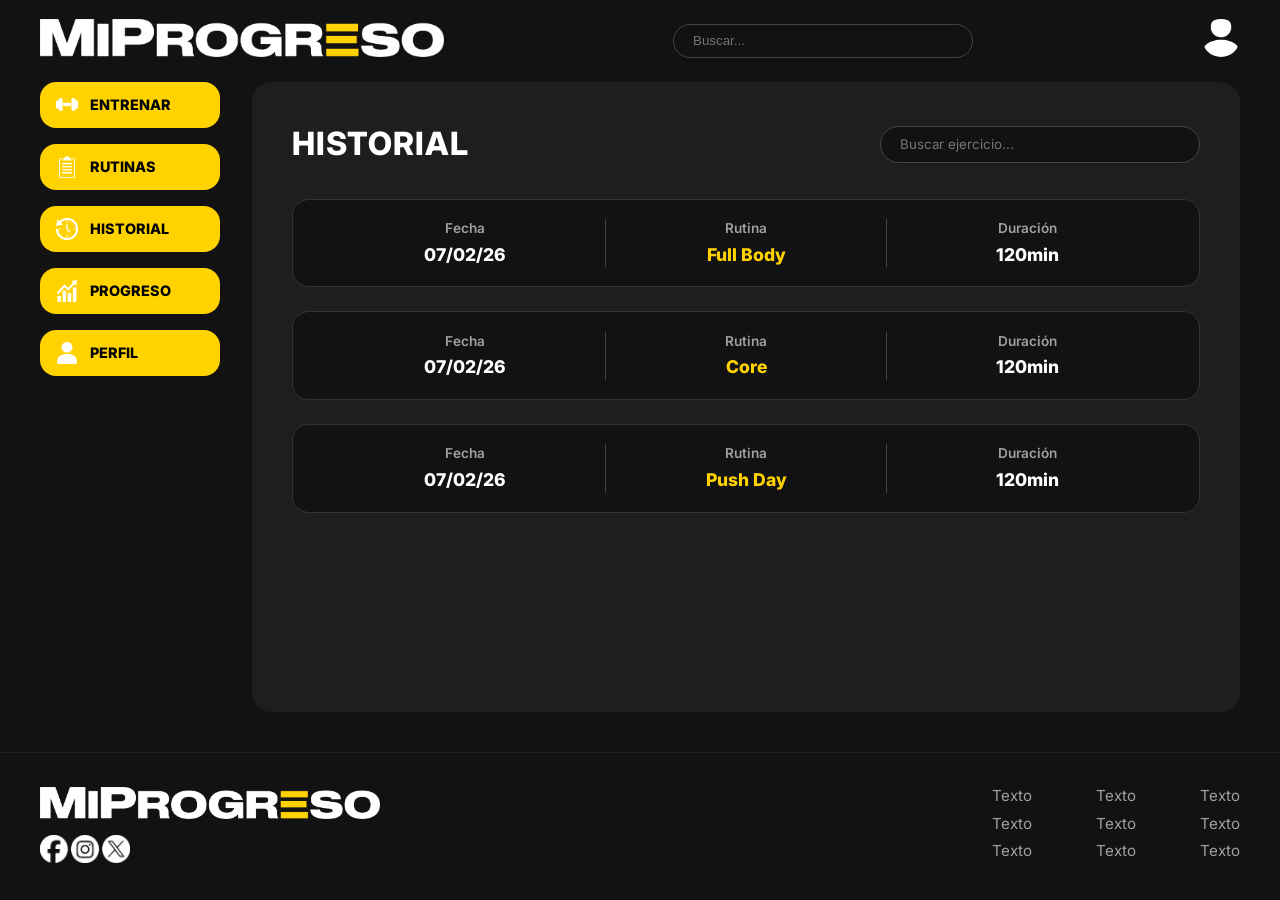
==== pages/historial.html @ eac84a48 "Guardando cambios locales" ====
<!DOCTYPE html>
<html lang="es">
<head>
    <meta charset="UTF-8">
    <meta name="viewport" content="width=device-width, initial-scale=1.0">
    <meta name="description" content="Historial de entrenamientos - MiProgreso">
    <meta name="author" content="Carlos López, Matías Mite, Rafael Chiriboga">
    <title>MiProgreso | Historial</title>
    
    <link rel="preconnect" href="https://fonts.googleapis.com">
    <link rel="preconnect" href="https://fonts.gstatic.com" crossorigin>
    <link href="https://fonts.googleapis.com/css2?family=Inter:wght@400;600;700;800&display=swap" rel="stylesheet">
    
    <link rel="stylesheet" href="../css/styles.css">
</head>
<body>

    <header class="main-header">
        <div class="logo">
            <a href="../index.html">
                <img src="../img/LOGO.png" alt="Logotipo oficial de MiProgreso">
            </a>
        </div>
        
        <div class="search-box">
            <label for="input-buscar" class="sr-only">Buscar</label>
            <input type="search" id="input-buscar" name="busqueda" class="form-input" placeholder="Buscar...">
        </div>

        <div class="user-profile">
            <a href="../pages/perfil.html" aria-label="Menú de usuario">
                <img src="../img/perfil.png" alt="Icono de perfil de usuario">
            </a>
        </div>
    </header>

    <div class="app-container">
        
        <nav class="main-nav">
            <ul>
                <li>
                    <a href="../index.html" class="nav-btn">
                        <img src="../img/mancuerna.png" alt="" class="nav-icon">
                        <span>ENTRENAR</span>
                    </a>
                </li>
                <li>
                    <a href="../pages/rutinas.html" class="nav-btn">
                        <img src="../img/registro.png" alt="" class="nav-icon">
                        <span>RUTINAS</span>
                    </a>
                </li>
                <li>
                    <a href="../pages/historial.html" class="nav-btn active">
                        <img src="../img/historial.png" alt="" class="nav-icon">
                        <span>HISTORIAL</span>
                    </a>
                </li>
                <li>
                    <a href="../pages/progreso.html" class="nav-btn">
                        <img src="../img/progreso.png" alt="" class="nav-icon">
                        <span>PROGRESO</span>
                    </a>
                </li>
                <li>
                    <a href="../pages/perfil.html" class="nav-btn">
                        <img src="../img/perfil.png" alt="" class="nav-icon">
                        <span>PERFIL</span>
                    </a>
                </li>
            </ul>
        </nav>

        <main class="main-content">
            <section aria-labelledby="titulo-historial">
                <div class="content-header">
                    <h1 id="titulo-historial">HISTORIAL</h1>
                    
                    <div class="search-ejercicio">
                        <label for="buscar-ejercicio" class="sr-only">Buscar ejercicio</label>
                        <input type="search" id="buscar-ejercicio" placeholder="Buscar ejercicio...">
                    </div>
                </div>

                <div class="cards-container">
                    <article class="tarjeta-historial">
                        <div class="columna-dato">
                            <span>Fecha</span>
                            <span>07/02/26</span>
                        </div>
                        <div class="columna-dato">
                            <span>Rutina</span>
                            <span class="highlight">Full Body</span>
                        </div>
                        <div class="columna-dato">
                            <span>Duración</span>
                            <span>120min</span>
                        </div>
                    </article>
                    
                    <article class="tarjeta-historial">
                        <div class="columna-dato">
                            <span>Fecha</span>
                            <span>07/02/26</span>
                        </div>
                        <div class="columna-dato">
                            <span>Rutina</span>
                            <span class="highlight">Core</span>
                        </div>
                        <div class="columna-dato">
                            <span>Duración</span>
                            <span>120min</span>
                        </div>
                    </article>

                    <article class="tarjeta-historial">
                        <div class="columna-dato">
                            <span>Fecha</span>
                            <span>07/02/26</span>
                        </div>
                        <div class="columna-dato">
                            <span>Rutina</span>
                            <span class="highlight">Push Day</span>
                        </div>
                        <div class="columna-dato">
                            <span>Duración</span>
                            <span>120min</span>
                        </div>
                    </article>
                </div>
            </section>
        </main>
    </div>

    <footer>
        <div class="footer-brand">
            <img src="../img/LOGO.png" alt="Logotipo MiProgreso">
            <div class="social-links">
                <a href="https://facebook.com" target="_blank" rel="noopener noreferrer" aria-label="Redes Sociales">
                    <img src="../img/redes.png" alt="Redes Sociales">
                </a>
            </div>
        </div>

        <div class="footer-columns">
            <article class="columna-texto">
                <p>Texto</p>
                <p>Texto</p>
                <p>Texto</p>
            </article>
            <article class="columna-texto">
                <p>Texto</p>
                <p>Texto</p>
                <p>Texto</p>
            </article>
            <article class="columna-texto">
                <p>Texto</p>
                <p>Texto</p>
                <p>Texto</p>
            </article>
        </div>
    </footer>

</body>
</html>
---- css/styles.css ----
/* ==========================================================================
   1. VARIABLES
   ========================================================================== */
:root {
  --color-primary: #FFD200;
  --color-secondary: #1E1E1E;
  --color-tertiary: #121212;
  --color-text-1: #000000;
  --color-text-2: #FFFFFF;
  --color-text-3: #A0A0A0;
  --font-family: 'Inter', system-ui, -apple-system, sans-serif;
  --radius-sm: 8px;
  --radius-md: 16px;
  --radius-lg: 20px;
}

/* ==========================================================================
   2. ESTILOS GENERALES
   ========================================================================== */
* {
  box-sizing: border-box;
  margin: 0;
  padding: 0;
}

body {
  font-family: var(--font-family);
  background-color: var(--color-tertiary);
  color: var(--color-text-2);
  line-height: 1.4;
  min-height: 100vh;
  display: flex;
  flex-direction: column;
}

.sr-only {
  position: absolute;
  width: 1px;
  height: 1px;
  padding: 0;
  margin: -1px;
  overflow: hidden;
  clip: rect(0, 0, 0, 0);
  border: 0;
}

/* ==========================================================================
   3. NAVEGACIÓN
   ========================================================================== */
.main-header {
  background-color: var(--color-tertiary);
  padding: 1.2rem 2.5rem;
  display: flex;
  justify-content: space-between;
  align-items: center;
}

.main-nav {
  width: 180px;
  flex-shrink: 0;
}

.main-nav ul {
  list-style: none;
  display: flex;
  flex-direction: column;
  gap: 1rem;
}

.nav-btn {
  display: flex;
  align-items: center;
  gap: 0.75rem;
  width: 100%;
  padding: 0.75rem 1rem;
  background-color: var(--color-primary);
  color: var(--color-text-1);
  border: none;
  border-radius: var(--radius-md);
  font-weight: 800;
  text-decoration: none;
  font-size: 0.9rem;
}

.nav-icon {
  width: 22px;
  height: 22px;
  object-fit: contain;
}

/* ==========================================================================
   4. BOTONES & FORMULARIOS
   ========================================================================== */
.search-box input {
  background-color: var(--color-tertiary);
  border: 1px solid #444;
  color: var(--color-text-2);
  padding: 0.55rem 1.2rem;
  border-radius: 50px;
  width: 300px;
  outline: none;
}

/* ==========================================================================
   5. TARJETAS
   ========================================================================== */
.tarjetas-dashboard {
  display: grid;
  grid-template-columns: repeat(3, 1fr);
  gap: 2rem;
}

.tarjeta {
  border-radius: var(--radius-md);
  background-color: var(--color-secondary);
  border: 1.5px solid var(--color-primary);
  text-align: center;
  padding: 2.5rem 1.5rem;
}

.tarjeta a {
  text-decoration: none;
  color: var(--color-text-2);
  display: flex;
  flex-direction: column;
  align-items: center;
  gap: 1.2rem;
}

.tarjeta h3 {
  font-size: 1.4rem;
  font-weight: 800;
  letter-spacing: 0.5px;
}

.tarjeta img {
  width: 70px;
  height: 70px;
  object-fit: contain;
}

.tarjeta-activa {
  background-color: var(--color-primary);
}

.tarjeta-activa a {
  color: var(--color-text-1);
}

/* ==========================================================================
   6. ESTILOS ESPECÍFICOS (Dashboard, Footer, etc.)
   ========================================================================== */
.logo img {
  height: 38px;
  width: auto;
}

.user-profile img {
  width: 38px;
  height: 38px;
  border-radius: 50%;
  cursor: pointer;
  object-fit: cover;
}

.app-container {
  display: flex;
  gap: 2rem;
  padding: 0 2.5rem 2.5rem 2.5rem;
  flex: 1;
}

.main-content {
  flex: 1;
  background-color: var(--color-secondary);
  border-radius: var(--radius-lg);
  padding: 2.5rem;
  display: flex;
  flex-direction: column;
  gap: 2.5rem;
}

.banner-bienvenida {
  background: linear-gradient(90deg, #424242 0%, #2b2b2b 100%);
  border-radius: var(--radius-md);
  padding: 2rem 3rem;
  display: flex;
  justify-content: space-between;
  align-items: center;
  border: 1px solid #444;
  overflow: hidden;
}

.banner-texto h2 {
  font-size: 2.2rem;
  font-weight: 800;
  text-align: center;
}

.banner-texto .highlight {
  color: var(--color-primary);
}

.banner-texto p {
  font-size: 1.8rem;
  font-weight: 700;
  margin-top: 0.3rem;
  text-align: center;
}

.banner-imagen img {
  height: 150px;
  width: auto;
  object-fit: contain;
}

footer {
  background-color: var(--color-tertiary);
  border-top: 1px solid #222;
  padding: 2rem 2.5rem;
  display: flex;
  justify-content: space-between;
  align-items: flex-end;
}

.footer-brand {
  display: flex;
  flex-direction: column;
  gap: 1rem;
}

.footer-brand img {
  height: 32px;
  width: auto;
}

.social-links img {
  height: 28px;
  width: auto;
}

.footer-columns {
  display: flex;
  gap: 4rem;
}

.columna-texto p {
  color: var(--color-text-3);
  font-size: 0.95rem;
  margin-bottom: 0.4rem;
}

/* ==========================================================================
   ESTILOS ESPECÍFICOS: HISTORIAL
   ========================================================================== */

/* Cabecera del contenido con título y buscador alineados */
.content-header {
  display: flex;
  justify-content: space-between;
  align-items: center;
  margin-bottom: 2rem;
  flex-wrap: wrap;
  gap: 1rem;
}

.content-header h1 {
  font-size: 2rem;
  font-weight: 800;
  letter-spacing: 1px;
}

.search-ejercicio {
  width: 100%;
  max-width: 320px;
}

.search-ejercicio input {
  width: 100%;
  background-color: var(--color-tertiary);
  border: 1px solid #444;
  color: var(--color-text-2);
  padding: 0.6rem 1.2rem;
  border-radius: 50px;
  outline: none;
  font-family: var(--font-family);
}

/* Contenedor y diseño de las tarjetas de historial */
.cards-container {
  display: flex;
  flex-direction: column;
  gap: 1.5rem;
}

.tarjeta-historial {
  background-color: var(--color-tertiary);
  border: 1px solid #333;
  border-radius: var(--radius-md);
  padding: 1.2rem 2rem;
  display: flex;
  justify-content: space-around;
  align-items: center;
  text-align: center;
}

.tarjeta-historial .columna-dato {
  display: flex;
  flex-direction: column;
  gap: 0.3rem;
  flex: 1;
}

.tarjeta-historial .columna-dato:not(:last-child) {
  border-right: 1px solid #444;
}

.tarjeta-historial span:first-child {
  font-size: 0.85rem;
  color: var(--color-text-3);
  font-weight: 600;
}

.tarjeta-historial span:last-child {
  font-size: 1.1rem;
  font-weight: 800;
}

.tarjeta-historial .highlight {
  color: var(--color-primary);
}

/* ==========================================================================
   MEDIA QUERY: RESPONSIVE PARA MÓVILES (Pantallas menores a 768px)
   ========================================================================== */
@media screen and (max-width: 768px) {
  /* Ocultar el menú lateral de escritorio en móvil */
  .main-nav {
    display: none;
  }

  /* Ajustar el contenedor general a una sola columna */
  .app-container {
    flex-direction: column;
    padding: 1rem;
    gap: 1rem;
  }

  /* El contenido principal ocupa todo el ancho */
  .main-content {
    padding: 1.5rem 1rem;
  }

  /* Apilar el título y la barra de búsqueda en pantallas pequeñas */
  .content-header {
    flex-direction: column;
    align-items: stretch;
    gap: 1rem;
  }

  .search-ejercicio {
    max-width: 100%;
  }

  /* Reducir padding de las tarjetas en móviles para que no desborden */
  .tarjeta-historial {
    padding: 1rem;
  }

  /* Ajustar el footer para que se apile de forma vertical */
  footer {
    flex-direction: column;
    align-items: center;
    text-align: center;
    gap: 2rem;
    padding: 2rem 1rem;
  }

  .footer-columns {
    flex-direction: column;
    gap: 1.5rem;
  }
}
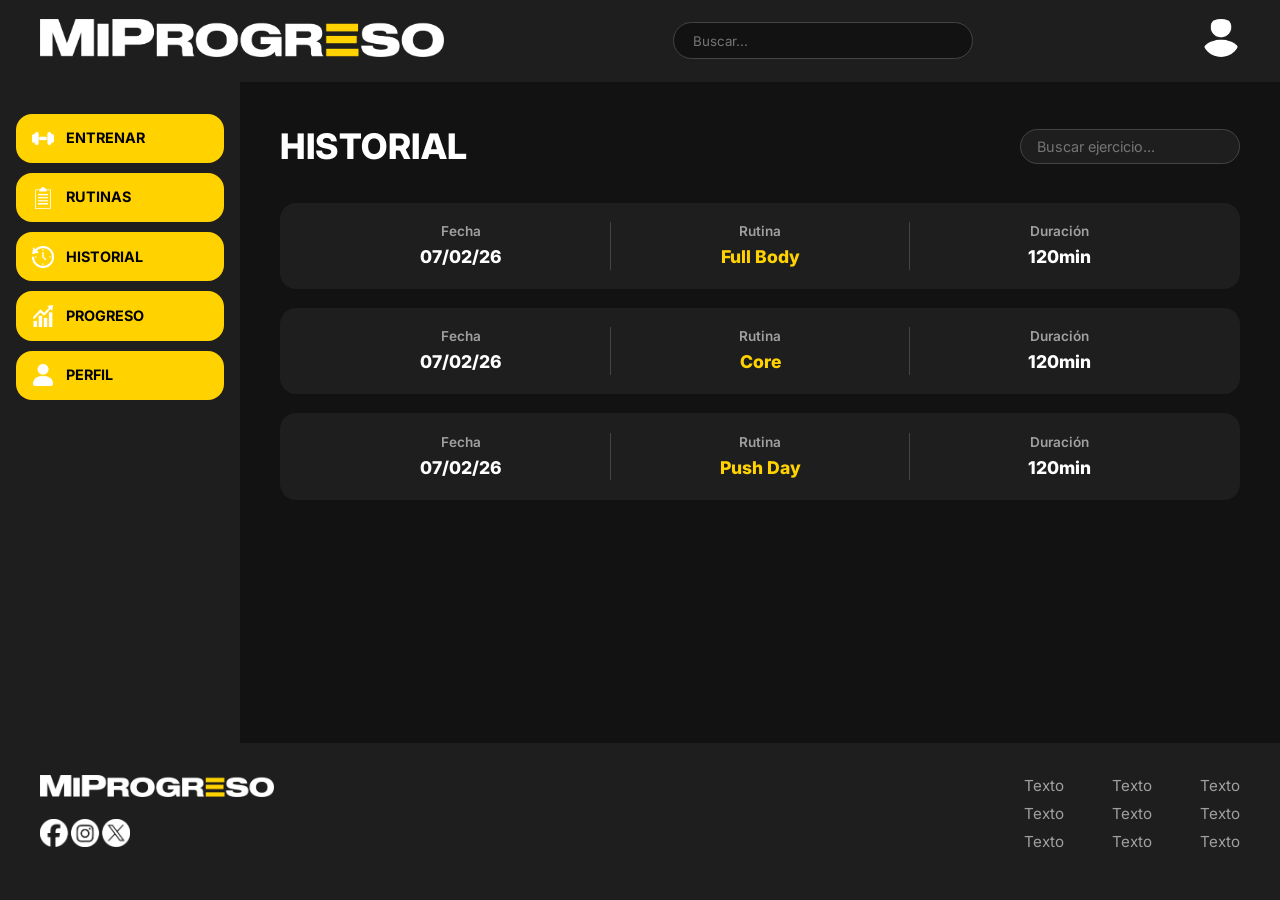
==== commit ea845ed3: "responsive (#21)" ====
--- a/pages/historial.html
+++ b/pages/historial.html
@@ -16,6 +16,9 @@
 <body>
 
     <header class="main-header">
+        <!-- Checkbox invisible para controlar el menú hamburguesa por CSS puro -->
+        <input type="checkbox" id="menu-toggle-checkbox" class="sr-only">
+
         <div class="logo">
             <a href="../index.html">
                 <img src="../img/LOGO.png" alt="Logotipo oficial de MiProgreso">
@@ -27,14 +30,23 @@
             <input type="search" id="input-buscar" name="busqueda" class="form-input" placeholder="Buscar...">
         </div>
 
-        <div class="user-profile">
-            <a href="../pages/perfil.html" aria-label="Menú de usuario">
-                <img src="../img/perfil.png" alt="Icono de perfil de usuario">
-            </a>
+        <!-- Grupo derecho: Perfil + Botón de Hamburguesa -->
+        <div class="header-right-group">
+            <div class="user-profile">
+                <a href="../pages/perfil.html" aria-label="Menú de usuario">
+                    <img src="../img/perfil.png" alt="Icono de perfil de usuario">
+                </a>
+            </div>
+
+            <label for="menu-toggle-checkbox" class="menu-toggle" aria-label="Abrir menú">
+                <span></span>
+                <span></span>
+                <span></span>
+            </label>
         </div>
     </header>
 
-    <div class="app-container">
+    <div class="app-layout">
         
         <nav class="main-nav">
             <ul>
@@ -51,7 +63,7 @@
                     </a>
                 </li>
                 <li>
-                    <a href="../pages/historial.html" class="nav-btn active">
+                    <a href="../pages/historial.html" class="nav-btn tarjeta-activa">
                         <img src="../img/historial.png" alt="" class="nav-icon">
                         <span>HISTORIAL</span>
                     </a>
--- a/css/styles.css
+++ b/css/styles.css
@@ -1,13 +1,16 @@
 /* ==========================================================================
-   1. VARIABLES
+   1. VARIABLES DE TEMA Y DISEÑO
    ========================================================================== */
 :root {
-  --color-primary: #FFD200;
-  --color-secondary: #1E1E1E;
-  --color-tertiary: #121212;
+  --color-primary: #FFD200;        /* Botones e highlights */
+  --color-primary-hover: #E6C200; /* Hover de botones */
+  --color-bg-main: #121212;        /* Fondo global de la página (Negro) */
+  --color-bg-surface: #1E1E1E;    /* Navbar, Sidebar, Footer y Tarjetas (Gris) */
+  --color-border: #444444;
   --color-text-1: #000000;
   --color-text-2: #FFFFFF;
   --color-text-3: #A0A0A0;
+  --color-text-muted: #888888;
   --font-family: 'Inter', system-ui, -apple-system, sans-serif;
   --radius-sm: 8px;
   --radius-md: 16px;
@@ -15,7 +18,7 @@
 }
 
 /* ==========================================================================
-   2. ESTILOS GENERALES
+   2. ESTILOS GENERALES Y REUTILIZABLES
    ========================================================================== */
 * {
   box-sizing: border-box;
@@ -25,7 +28,7 @@
 
 body {
   font-family: var(--font-family);
-  background-color: var(--color-tertiary);
+  background-color: var(--color-bg-main); /* Fondo general totalmente negro */
   color: var(--color-text-2);
   line-height: 1.4;
   min-height: 100vh;
@@ -33,6 +36,7 @@
   flex-direction: column;
 }
 
+/* Accesibilidad */
 .sr-only {
   position: absolute;
   width: 1px;
@@ -45,111 +49,19 @@
 }
 
 /* ==========================================================================
-   3. NAVEGACIÓN
+   3. LAYOUT PRINCIPAL (HEADER, SIDEBAR Y CONTENIDO)
    ========================================================================== */
+
+/* Encabezado General (Navbar Superior) - Fondo Gris */
 .main-header {
-  background-color: var(--color-tertiary);
+  background-color: var(--color-bg-surface); /* #1E1E1E */
   padding: 1.2rem 2.5rem;
   display: flex;
   justify-content: space-between;
   align-items: center;
-}
-
-.main-nav {
-  width: 180px;
-  flex-shrink: 0;
-}
-
-.main-nav ul {
-  list-style: none;
-  display: flex;
-  flex-direction: column;
-  gap: 1rem;
-}
-
-.nav-btn {
-  display: flex;
-  align-items: center;
-  gap: 0.75rem;
-  width: 100%;
-  padding: 0.75rem 1rem;
-  background-color: var(--color-primary);
-  color: var(--color-text-1);
-  border: none;
-  border-radius: var(--radius-md);
-  font-weight: 800;
-  text-decoration: none;
-  font-size: 0.9rem;
-}
-
-.nav-icon {
-  width: 22px;
-  height: 22px;
-  object-fit: contain;
-}
-
-/* ==========================================================================
-   4. BOTONES & FORMULARIOS
-   ========================================================================== */
-.search-box input {
-  background-color: var(--color-tertiary);
-  border: 1px solid #444;
-  color: var(--color-text-2);
-  padding: 0.55rem 1.2rem;
-  border-radius: 50px;
-  width: 300px;
-  outline: none;
-}
-
-/* ==========================================================================
-   5. TARJETAS
-   ========================================================================== */
-.tarjetas-dashboard {
-  display: grid;
-  grid-template-columns: repeat(3, 1fr);
-  gap: 2rem;
-}
-
-.tarjeta {
-  border-radius: var(--radius-md);
-  background-color: var(--color-secondary);
-  border: 1.5px solid var(--color-primary);
-  text-align: center;
-  padding: 2.5rem 1.5rem;
-}
-
-.tarjeta a {
-  text-decoration: none;
-  color: var(--color-text-2);
-  display: flex;
-  flex-direction: column;
-  align-items: center;
-  gap: 1.2rem;
-}
-
-.tarjeta h3 {
-  font-size: 1.4rem;
-  font-weight: 800;
-  letter-spacing: 0.5px;
-}
-
-.tarjeta img {
-  width: 70px;
-  height: 70px;
-  object-fit: contain;
-}
-
-.tarjeta-activa {
-  background-color: var(--color-primary);
-}
-
-.tarjeta-activa a {
-  color: var(--color-text-1);
-}
-
-/* ==========================================================================
-   6. ESTILOS ESPECÍFICOS (Dashboard, Footer, etc.)
-   ========================================================================== */
+  width: 100%;
+}
+
 .logo img {
   height: 38px;
   width: auto;
@@ -163,42 +75,176 @@
   object-fit: cover;
 }
 
-.app-container {
-  display: flex;
-  gap: 2rem;
-  padding: 0 2.5rem 2.5rem 2.5rem;
+/* Contenedor que agrupa el Sidebar a la izquierda y el Main Content a la derecha */
+.app-layout {
+  display: flex;
   flex: 1;
-}
-
+  width: 100%;
+}
+
+/* Navegación Lateral (Sidebar) - Fondo Gris */
+.main-nav {
+  width: 240px;
+  background-color: var(--color-bg-surface); /* #1E1E1E */
+  padding: 2rem 1rem;
+  flex-shrink: 0;
+}
+
+.main-nav ul {
+  list-style: none;
+  display: flex;
+  flex-direction: column;
+  gap: 10px;
+}
+
+.nav-btn {
+  width: 100%;
+  padding: 0.85rem 1rem;
+  background-color: var(--color-primary); /* #FFD200 (Amarillo por defecto) */
+  color: var(--color-text-1);             /* Texto negro para que contraste bien */
+  border: none;
+  border-radius: var(--radius-md);
+  font-weight: 700;
+  text-decoration: none;
+  font-size: 0.9rem;
+  display: flex;
+  align-items: center;
+  gap: 12px;
+  cursor: pointer;
+  transition: background-color 0.2s ease;
+}
+
+.nav-btn:hover {
+  background-color: var(--color-primary-hover); /* #E6C200 */
+}
+
+.nav-icon {
+  width: 22px;
+  height: 22px;
+  object-fit: contain;
+}
+
+/* Contenido Principal (Main Content) */
 .main-content {
+  background-color: transparent; 
+  flex-grow: 1;
+  padding: 2.5rem;
+}
+
+/* ==========================================================================
+   4. BUSCADORES Y COMPONENTES
+   ========================================================================== */
+.search-box input,
+.search-ejercicio input {
+  width: 100%;
+  background-color: var(--color-bg-main); /* #121212 */
+  border: 1px solid var(--color-border);
+  color: var(--color-text-2);
+  padding: 0.6rem 1.2rem;
+  border-radius: 50px;
+  outline: none;
+  font-family: var(--font-family);
+}
+
+.search-box input {
+  width: 300px;
+}
+
+/* Tarjetas Globales (Gris) */
+.tarjeta {
+  border-radius: var(--radius-md);
+  background-color: var(--color-bg-surface); /* #1E1E1E */
+  border: none;
+  text-align: center;
+  padding: 2.5rem 1.5rem;
+}
+
+.tarjeta a {
+  text-decoration: none;
+  color: var(--color-text-2);
+}
+
+.tarjeta h3 {
+  font-size: 1.4rem;
+  font-weight: 800;
+  letter-spacing: 0.5px;
+}
+
+.tarjeta img {
+  width: 70px;
+  height: 70px;
+  object-fit: contain;
+}
+
+.tarjeta-activa {
+  background-color: var(--color-primary);
+}
+
+.tarjeta-activa a {
+  color: var(--color-text-1);
+}
+
+/* ==========================================================================
+   5. PIE DE PÁGINA (FOOTER) - Fondo Gris
+   ========================================================================== */
+footer {
+  background-color: var(--color-bg-surface); /* #1E1E1E */
+  padding: 2rem 2.5rem;
+  width: 100%;
+  display: flex;
+  justify-content: space-between;
+  align-items: flex-start;
+  margin-top: auto;
+}
+
+.footer-brand img {
+  height: 22px;
+  width: auto;
+  margin-bottom: 1rem;
+}
+
+.social-links img {
+  height: 28px;
+  width: auto;
+}
+
+.footer-columns {
+  display: flex;
+  gap: 3rem;
+}
+
+.columna-texto p {
+  color: var(--color-text-3);
+  font-size: 0.95rem;
+  margin-bottom: 0.4rem;
+}
+
+
+/* ==========================================================================
+   6. ESTILOS ESPECÍFICOS POR PÁGINA
+   ========================================================================== */
+
+/* --- DASHBOARD --- */
+.banner-bienvenida {
+  display: flex;
+  justify-content: space-between;
+  align-items: center;
+  background: linear-gradient(90deg, #424242 0%, #2B2B2B 100%);
+  border-radius: var(--radius-md);
+  padding: 1.5rem 3rem;
+  border: none;
+  overflow: hidden;
+  margin-bottom: 2rem;
+}
+
+.banner-texto {
   flex: 1;
-  background-color: var(--color-secondary);
-  border-radius: var(--radius-lg);
-  padding: 2.5rem;
-  display: flex;
-  flex-direction: column;
-  gap: 2.5rem;
-}
-
-.banner-bienvenida {
-  background: linear-gradient(90deg, #424242 0%, #2b2b2b 100%);
-  border-radius: var(--radius-md);
-  padding: 2rem 3rem;
-  display: flex;
-  justify-content: space-between;
-  align-items: center;
-  border: 1px solid #444;
-  overflow: hidden;
 }
 
 .banner-texto h2 {
   font-size: 2.2rem;
   font-weight: 800;
   text-align: center;
-}
-
-.banner-texto .highlight {
-  color: var(--color-primary);
 }
 
 .banner-texto p {
@@ -208,176 +254,627 @@
   text-align: center;
 }
 
+.banner-texto .highlight {
+  color: var(--color-primary);
+}
+
 .banner-imagen img {
   height: 150px;
   width: auto;
   object-fit: contain;
 }
 
-footer {
-  background-color: var(--color-tertiary);
-  border-top: 1px solid #222;
-  padding: 2rem 2.5rem;
-  display: flex;
-  justify-content: space-between;
-  align-items: flex-end;
-}
-
-.footer-brand {
+.tarjetas-dashboard {
+  display: flex;
+  gap: 1.5rem;
+}
+
+.tarjetas-dashboard .tarjeta {
+  flex: 1;
   display: flex;
   flex-direction: column;
-  gap: 1rem;
-}
-
-.footer-brand img {
-  height: 32px;
-  width: auto;
-}
-
-.social-links img {
-  height: 28px;
-  width: auto;
-}
-
-.footer-columns {
-  display: flex;
-  gap: 4rem;
-}
-
-.columna-texto p {
-  color: var(--color-text-3);
-  font-size: 0.95rem;
-  margin-bottom: 0.4rem;
-}
-
-/* ==========================================================================
-   ESTILOS ESPECÍFICOS: HISTORIAL
-   ========================================================================== */
-
-/* Cabecera del contenido con título y buscador alineados */
-.content-header {
-  display: flex;
-  justify-content: space-between;
-  align-items: center;
-  margin-bottom: 2rem;
-  flex-wrap: wrap;
-  gap: 1rem;
+  justify-content: center;
+  align-items: center;
+  border-radius: var(--radius-md);
+  background-color: var(--color-bg-surface);
+  padding: 2rem;
+  text-align: center;
+}
+
+.tarjetas-dashboard .tarjeta a {
+  text-decoration: none;
+  color: inherit;
+  display: flex;
+  flex-direction: column;
+  align-items: center;
+}
+
+.tarjetas-dashboard .tarjeta.tarjeta-activa {
+  background-color: var(--color-primary);
+}
+
+.tarjetas-dashboard .tarjeta h3 {
+  font-size: 1.2rem;
+  margin-bottom: 1rem;
+}
+
+.tarjetas-dashboard .tarjeta img {
+  width: 60px;
+}
+
+/* --- HISTORIAL --- */
+.historial-container {
+  display: flex;
+  flex-direction: column;
+  gap: 1.2rem;
 }
 
 .content-header h1 {
   font-size: 2rem;
   font-weight: 800;
   letter-spacing: 1px;
-}
-
-.search-ejercicio {
-  width: 100%;
-  max-width: 320px;
-}
-
-.search-ejercicio input {
-  width: 100%;
-  background-color: var(--color-tertiary);
-  border: 1px solid #444;
-  color: var(--color-text-2);
-  padding: 0.6rem 1.2rem;
-  border-radius: 50px;
-  outline: none;
-  font-family: var(--font-family);
-}
-
-/* Contenedor y diseño de las tarjetas de historial */
-.cards-container {
-  display: flex;
-  flex-direction: column;
-  gap: 1.5rem;
+  color: var(--color-text-2);
 }
 
 .tarjeta-historial {
-  background-color: var(--color-tertiary);
-  border: 1px solid #333;
+  background-color: var(--color-bg-surface); /* #1E1E1E */
+  border: none;
   border-radius: var(--radius-md);
   padding: 1.2rem 2rem;
   display: flex;
-  justify-content: space-around;
-  align-items: center;
-  text-align: center;
+  justify-content: space-between;
+  align-items: center;
+  margin-bottom: 1.2rem;
 }
 
 .tarjeta-historial .columna-dato {
   display: flex;
   flex-direction: column;
-  gap: 0.3rem;
+  align-items: center;
   flex: 1;
 }
 
 .tarjeta-historial .columna-dato:not(:last-child) {
-  border-right: 1px solid #444;
+  border-right: 1px solid var(--color-border);
 }
 
 .tarjeta-historial span:first-child {
   font-size: 0.85rem;
   color: var(--color-text-3);
   font-weight: 600;
+  margin-bottom: 4px;
 }
 
 .tarjeta-historial span:last-child {
   font-size: 1.1rem;
   font-weight: 800;
-}
-
-.tarjeta-historial .highlight {
-  color: var(--color-primary);
+  color: var(--color-text-2);
+}
+
+.tarjeta-historial span.highlight {
+  color: var(--color-primary); /* #FFD200 */
+}
+
+.search-ejercicio input {
+  background-color: var(--color-bg-surface);
+  border: 1px solid var(--color-border);
+  border-radius: 20px;
+  padding: 0.5rem 1rem;
+  color: var(--color-text-2);
+  font-size: 0.9rem;
+  outline: none;
+  width: 220px;
+}
+
+.search-ejercicio input:focus {
+  border-color: var(--color-primary);
+}
+
+/* --- RUTINAS --- */
+.content-header {
+  display: flex;
+  justify-content: space-between;
+  align-items: center;
+  margin-bottom: 2rem;
+}
+
+.content-header h1 {
+  font-size: 2.2rem;
+  font-weight: 800;
+  color: var(--color-text-2);
+  letter-spacing: 0.5px;
+}
+
+.rutinas-grid {
+  display: grid;
+  grid-template-columns: repeat(auto-fill, minmax(320px, 1fr));
+  gap: 1.5rem;
+}
+
+.tarjeta-rutina {
+  background-color: var(--color-bg-surface); /* #1E1E1E */
+  border-radius: var(--radius-md);
+  padding: 1.5rem;
+  border: none;
+  display: flex;
+  flex-direction: column;
+  justify-content: space-between;
+}
+
+.rutina-contenido-interno {
+  display: flex;
+  gap: 1.2rem;
+  align-items: center;
+  margin-bottom: 1.2rem;
+}
+
+.rutina-imagen {
+  width: 80px;
+  height: 90px;
+  flex-shrink: 0;
+}
+
+.rutina-imagen img {
+  width: 100%;
+  height: 100%;
+  object-fit: contain;
+}
+
+.rutina-info h2 {
+  font-size: 1.3rem;
+  color: var(--color-text-2);
+  margin-bottom: 4px;
+  font-weight: 700;
+}
+
+.rutina-info p {
+  font-size: 0.85rem;
+  color: var(--color-text-3);
+  margin-bottom: 2px;
+}
+
+.btn-nueva-rutina {
+  background-color: var(--color-primary);
+  color: var(--color-text-1);
+  border: none;
+  padding: 0.7rem 1.5rem;
+  border-radius: var(--radius-md);
+  font-weight: 700;
+  font-size: 0.95rem;
+  cursor: pointer;
+  transition: background-color 0.2s ease;
+}
+
+.btn-nueva-rutina:hover {
+  background-color: var(--color-primary-hover);
+}
+
+.btn-comenzar {
+  background-color: var(--color-primary);
+  color: var(--color-text-1);
+  border: none;
+  padding: 0.7rem;
+  border-radius: var(--radius-md);
+  font-weight: 700;
+  font-size: 1rem;
+  cursor: pointer;
+  width: 100%;
+  text-align: center;
+  transition: background-color 0.2s ease;
+}
+
+.btn-comenzar:hover {
+  background-color: var(--color-primary-hover);
+}
+
+/* --- REGISTRO / AUTENTICACIÓN --- */
+.registro-page {
+  background-color: var(--color-bg-surface);
+  min-height: 100vh;
+}
+
+.auth-container {
+  background-color: var(--color-bg-surface);
+  width: 900px;
+  height: 600px;
+  border-radius: 10px;
+  overflow: hidden;
+}
+
+.auth-visual {
+  background: url('../img/login.png') center/cover no-repeat;
+  padding: 40px;
+}
+
+.logo-auth {
+  width: 180px;
+}
+
+.auth-form {
+  padding: 50px 60px;
+  color: var(--color-text-2);
+}
+
+.auth-form h1 {
+  font-size: 2rem;
+  margin-bottom: 25px;
+  font-weight: 700;
+}
+
+.auth-form input {
+  width: 100%;
+  padding: 14px;
+  margin-bottom: 12px;
+  background: transparent;
+  border: 1px solid var(--color-border);
+  border-radius: var(--radius-sm);
+  color: var(--color-text-2);
+  font-size: 0.95rem;
+}
+
+.auth-form input::placeholder {
+  color: var(--color-text-muted);
+}
+
+.login-link {
+  margin-top: 15px;
+  font-size: 0.9rem;
+  color: #CCCCCC;
+}
+
+.login-link a {
+  text-decoration: none;
+}
+
+.social-divider {
+  margin: 20px 0;
+  text-align: center;
+  color: var(--color-text-muted);
+  font-size: 0.85rem;
+}
+
+.social-icons {
+  text-align: center;
+  margin-bottom: 15px;
+}
+
+.social-icons img {
+  max-width: 120px;
+}
+
+.terms {
+  font-size: 0.7rem;
+  color: var(--color-text-muted);
+  text-align: center;
+  line-height: 1.2;
+}
+
+.app-layout, .main-content, .cards-container {
+  width: 100%;
+  max-width: 100%;
+  box-sizing: border-box;
+}
+
+
+/* ==========================================
+   ESTILOS DE PERFIL - TEXTO BLANCO Y BOTONES NEGROS
+   ========================================== */
+
+.profile-content {
+  padding: 2.5rem;
+  background-color: var(--color-bg-base);
+  display: flex;
+  flex-direction: column;
+  gap: 1.5rem;
+}
+
+.profile-page-header h1 {
+  font-size: 1.8rem;
+  font-weight: 800;
+  color: #FFFFFF; /* Texto blanco */
+  margin-bottom: 0.3rem;
+}
+
+.profile-page-header p {
+  color: #FFFFFF; /* Texto blanco */
+  font-size: 0.95rem;
+  opacity: 0.8;
+}
+
+/* Estructura de 2 columnas simétricas para las tarjetas */
+.profile-layout {
+  display: grid;
+  grid-template-columns: 1fr 1fr;
+  gap: 2rem;
+  margin-bottom: 2rem;
+}
+
+/* Tarjetas de perfil y preferencias */
+.profile-card,
+.preferences-card {
+  background-color: var(--color-bg-surface);
+  border: 1px solid rgba(255, 255, 255, 0.05);
+  border-radius: 12px;
+  padding: 2rem;
+  box-shadow: 0 8px 24px rgba(0, 0, 0, 0.3);
+}
+
+.profile-card h2,
+.preferences-card h2 {
+  color: #FFFFFF; /* Texto blanco */
+  font-size: 1.2rem;
+  font-weight: 700;
+  margin-bottom: 1.5rem;
+  border-bottom: 1px solid rgba(255, 255, 255, 0.05);
+  padding-bottom: 0.8rem;
+}
+
+/* Avatar del usuario */
+.profile-avatar {
+  width: 80px;
+  height: 80px;
+  margin: 0 auto 0.8rem auto;
+  border-radius: 50%;
+  overflow: hidden;
+  background-color: #2a2a2a;
+  display: flex;
+  align-items: center;
+  justify-content: center;
+  border: 2px solid var(--color-primary);
+}
+
+.profile-avatar img {
+  width: 100%;
+  height: 100%;
+  object-fit: cover;
+}
+
+.profile-name {
+  color: #FFFFFF; /* Texto blanco */
+  font-size: 1.1rem;
+  font-weight: 700;
+  text-align: center;
+  margin-bottom: 1.5rem;
+}
+
+/* Campos de entrada */
+.profile-form {
+  display: flex;
+  flex-direction: column;
+  gap: 1rem;
+}
+
+.profile-field {
+  background-color: #252525;
+  border-radius: 8px;
+  padding: 0.75rem 1rem;
+  display: flex;
+  gap: 3rem;
 }
 
 /* ==========================================================================
-   MEDIA QUERY: RESPONSIVE PARA MÓVILES (Pantallas menores a 768px)
+   PERFIL
    ========================================================================== */
+
+.profile-content {
+    flex: 1;
+    min-width: 0;
+}
+
+.profile-layout {
+    width: 100%;
+    display: grid;
+    grid-template-columns: minmax(280px, 1fr) 160px minmax(320px, 1fr);
+    gap: 2rem;
+    align-items: center;
+}
+
+.profile-card,
+.preferences-card {
+    background-color: var(--color-bg-surface);
+    border-radius: var(--radius-md);
+    padding: 1.8rem;
+}
+
+.profile-card h2,
+.preferences-card h2 {
+    text-align: center;
+    font-size: 1.3rem;
+    margin-bottom: 1.5rem;
+}
+
+.profile-avatar {
+    display: flex;
+    justify-content: center;
+    margin-bottom: 0.8rem;
+}
+
+.profile-avatar img {
+    width: 90px;
+    height: 90px;
+    object-fit: cover;
+    border-radius: 50%;
+}
+
+.profile-name {
+    text-align: center;
+    margin-bottom: 1.5rem;
+}
+
+.profile-form {
+    display: flex;
+    flex-direction: column;
+    gap: 1rem;
+}
+
+.profile-field {
+    display: flex;
+    align-items: flex-end;
+    gap: 0.7rem;
+}
+
+.profile-field-info {
+    flex: 1;
+}
+
+.profile-field-info label {
+    display: block;
+    font-size: 0.8rem;
+    color: var(--color-text-3);
+    margin-bottom: 0.4rem;
+}
+
+.profile-field-info input {
+    width: 100%;
+    background-color: var(--color-bg-main);
+    border: 1px solid var(--color-border);
+    color: var(--color-text-2);
+    border-radius: var(--radius-sm);
+    padding: 0.7rem;
+}
+
+.edit-btn {
+    background-color: transparent;
+    color: var(--color-primary);
+    border: none;
+    cursor: pointer;
+    font-weight: 700;
+    padding: 0.7rem 0;
+}
+
+.save-area {
+    display: flex;
+    justify-content: center;
+    align-items: center;
+}
+
+.save-btn {
+    background-color: var(--color-primary);
+    color: var(--color-text-1);
+    border: none;
+    border-radius: var(--radius-md);
+    padding: 1rem 1.5rem;
+    font-weight: 800;
+    font-size: 1rem;
+    cursor: pointer;
+    min-width: 140px;
+    transition: background-color 0.2s ease;
+}
+
+.save-btn:hover {
+    background-color: var(--color-primary-hover);
+}
+
+.preferences-card {
+    display: flex;
+    flex-direction: column;
+    gap: 1rem;
+}
+
+.preference-item {
+    display: flex;
+    flex-direction: column;
+    gap: 0.5rem;
+}
+
+.preference-item label {
+    font-size: 0.85rem;
+    color: var(--color-text-3);
+    font-weight: 600;
+}
+
+.preference-item select {
+    width: 100%;
+    background-color: var(--color-bg-main);
+    color: var(--color-text-2);
+    border: 1px solid var(--color-border);
+    border-radius: var(--radius-sm);
+    padding: 0.7rem;
+}
+
+.theme-options,
+.date-format,
+.notification-options {
+    display: flex;
+    gap: 0.5rem;
+}
+
+.theme-option,
+.date-format span,
+.date-format strong,
+.notification-option {
+    flex: 1;
+    text-align: center;
+    background-color: var(--color-bg-main);
+    border: 1px solid var(--color-border);
+    border-radius: var(--radius-sm);
+    padding: 0.6rem;
+    font-size: 0.8rem;
+}
+
+.theme-option.active,
+.date-format strong,
+.notification-option.active {
+    background-color: var(--color-primary);
+    color: var(--color-text-1);
+    border-color: var(--color-primary);
+}
+
+/* ==========================================================================
+   RESPONSIVE
+   ========================================================================== */
+@media screen and (max-width: 1000px) {
+    .profile-layout {
+        grid-template-columns: 1fr 1fr;
+    }
+    .profile-card {
+        grid-column: 1;
+    }
+    .preferences-card {
+        grid-column: 2;
+    }
+    .save-area {
+        grid-column: 1 / -1;
+        grid-row: 2;
+    }
+}
+
 @media screen and (max-width: 768px) {
-  /* Ocultar el menú lateral de escritorio en móvil */
-  .main-nav {
-    display: none;
-  }
-
-  /* Ajustar el contenedor general a una sola columna */
-  .app-container {
-    flex-direction: column;
-    padding: 1rem;
-    gap: 1rem;
-  }
-
-  /* El contenido principal ocupa todo el ancho */
-  .main-content {
-    padding: 1.5rem 1rem;
-  }
-
-  /* Apilar el título y la barra de búsqueda en pantallas pequeñas */
-  .content-header {
-    flex-direction: column;
-    align-items: stretch;
-    gap: 1rem;
-  }
-
-  .search-ejercicio {
-    max-width: 100%;
-  }
-
-  /* Reducir padding de las tarjetas en móviles para que no desborden */
-  .tarjeta-historial {
-    padding: 1rem;
-  }
-
-  /* Ajustar el footer para que se apile de forma vertical */
-  footer {
-    flex-direction: column;
-    align-items: center;
-    text-align: center;
-    gap: 2rem;
-    padding: 2rem 1rem;
-  }
-
-  .footer-columns {
-    flex-direction: column;
-    gap: 1.5rem;
-  }
+    .app-container {
+        flex-direction: column;
+        padding: 1rem;
+    }
+
+    .main-nav {
+        width: 100%;
+    }
+
+    .main-nav ul {
+        flex-direction: row;
+        flex-wrap: wrap;
+    }
+
+    .nav-btn {
+        justify-content: center;
+    }
+
+    .profile-layout {
+        display: flex;
+        flex-direction: column;
+    }
+
+    .profile-card,
+    .preferences-card,
+    .save-area {
+        width: 100%;
+    }
+
+    .profile-field {
+        flex-direction: column;
+        align-items: stretch;
+    }
+
+    .edit-btn {
+        align-self: flex-end;
+    }
 }
